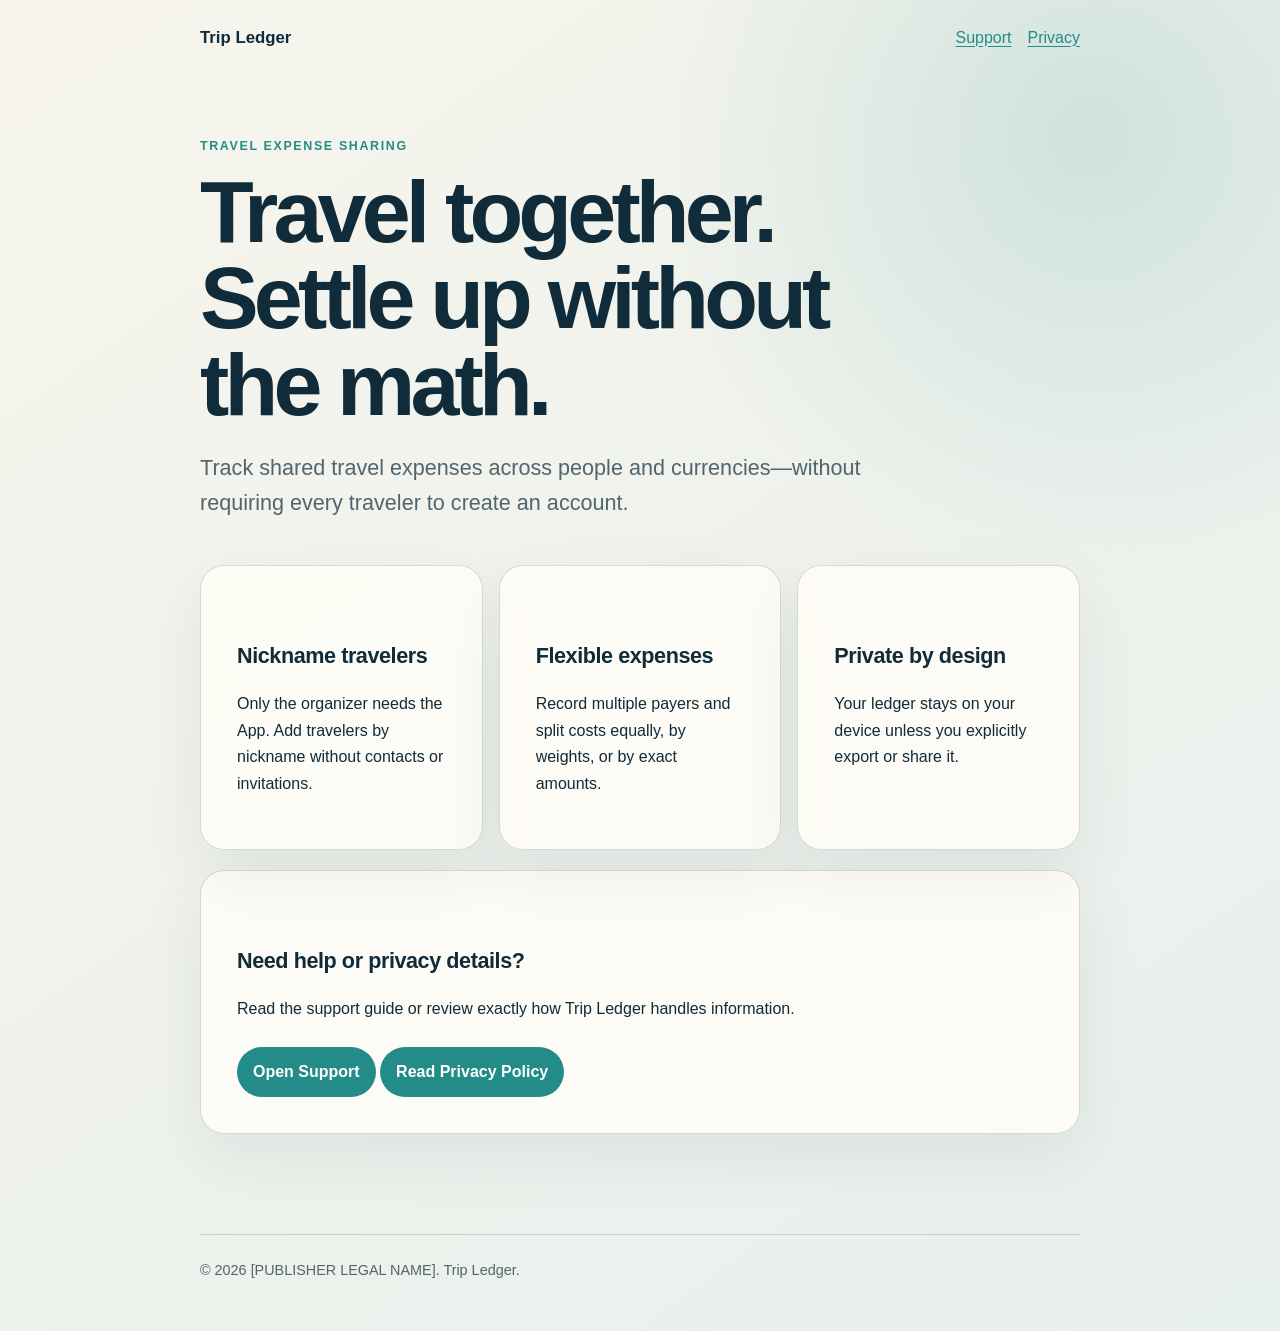
==== index.html @ 85146a58 "Draft Trip Ledger support and privacy site" ====
<!doctype html>
<html lang="en">
  <head>
    <meta charset="utf-8" />
    <meta name="viewport" content="width=device-width, initial-scale=1" />
    <meta name="description" content="Official support and privacy information for Trip Ledger." />
    <title>Trip Ledger</title>
    <link rel="stylesheet" href="styles.css" />
  </head>
  <body>
    <header class="shell">
      <nav aria-label="Primary">
        <a class="brand" href="index.html">Trip Ledger</a>
        <div class="nav-links">
          <a href="support.html">Support</a>
          <a href="privacy.html">Privacy</a>
        </div>
      </nav>
    </header>
    <main class="shell">
      <section class="hero">
        <p class="eyebrow">Travel expense sharing</p>
        <h1>Travel together. Settle up without the math.</h1>
        <p class="lede">
          Track shared travel expenses across people and currencies—without requiring every traveler
          to create an account.
        </p>
      </section>
      <section class="grid" aria-label="Trip Ledger principles">
        <article class="card">
          <h2>Nickname travelers</h2>
          <p>Only the organizer needs the App. Add travelers by nickname without contacts or invitations.</p>
        </article>
        <article class="card">
          <h2>Flexible expenses</h2>
          <p>Record multiple payers and split costs equally, by weights, or by exact amounts.</p>
        </article>
        <article class="card">
          <h2>Private by design</h2>
          <p>Your ledger stays on your device unless you explicitly export or share it.</p>
        </article>
      </section>
      <section class="card">
        <h2>Need help or privacy details?</h2>
        <p>Read the support guide or review exactly how Trip Ledger handles information.</p>
        <a class="button" href="support.html">Open Support</a>
        <a class="button" href="privacy.html">Read Privacy Policy</a>
      </section>
    </main>
    <footer class="shell">© 2026 <span data-publisher>[PUBLISHER LEGAL NAME]</span>. Trip Ledger.</footer>
  </body>
</html>
---- styles.css ----
:root {
  color-scheme: light dark;
  --ink: #102b3a;
  --muted: #50656e;
  --paper: #f7f5ed;
  --wash: #e7efec;
  --accent: #238b88;
  --line: rgba(16, 43, 58, 0.16);
  --card: rgba(255, 253, 246, 0.86);
}

* {
  box-sizing: border-box;
}

body {
  margin: 0;
  color: var(--ink);
  background:
    radial-gradient(circle at 85% 10%, rgba(35, 139, 136, 0.16), transparent 28rem),
    linear-gradient(145deg, var(--paper), var(--wash));
  font-family: -apple-system, BlinkMacSystemFont, "Segoe UI", sans-serif;
  line-height: 1.65;
}

a {
  color: var(--accent);
  text-underline-offset: 0.18em;
}

.shell {
  width: min(880px, calc(100% - 2rem));
  margin: 0 auto;
}

header {
  padding: 1.5rem 0 0;
}

nav {
  display: flex;
  align-items: center;
  justify-content: space-between;
  gap: 1rem;
}

.brand {
  color: var(--ink);
  font-size: 1.05rem;
  font-weight: 750;
  text-decoration: none;
}

.nav-links {
  display: flex;
  gap: 1rem;
}

main {
  padding: 4.5rem 0 5rem;
}

.hero {
  max-width: 720px;
  margin-bottom: 2.75rem;
}

.eyebrow {
  color: var(--accent);
  font-size: 0.78rem;
  font-weight: 800;
  letter-spacing: 0.13em;
  text-transform: uppercase;
}

h1 {
  max-width: 760px;
  margin: 0.35rem 0 1rem;
  font-size: clamp(2.5rem, 8vw, 5.5rem);
  letter-spacing: -0.055em;
  line-height: 0.98;
}

h2 {
  margin-top: 2.25rem;
  font-size: 1.35rem;
  letter-spacing: -0.02em;
}

h3 {
  margin-top: 1.75rem;
  font-size: 1.05rem;
}

p,
li {
  max-width: 72ch;
}

.lede {
  color: var(--muted);
  font-size: clamp(1.08rem, 2.5vw, 1.35rem);
}

.card {
  margin: 1.25rem 0;
  padding: clamp(1.25rem, 4vw, 2.25rem);
  border: 1px solid var(--line);
  border-radius: 1.5rem;
  background: var(--card);
  box-shadow: 0 1.4rem 4rem rgba(16, 43, 58, 0.07);
}

.grid {
  display: grid;
  grid-template-columns: repeat(auto-fit, minmax(230px, 1fr));
  gap: 1rem;
}

.grid .card {
  margin: 0;
}

.button {
  display: inline-block;
  margin-top: 0.5rem;
  padding: 0.75rem 1rem;
  border-radius: 999px;
  color: white;
  background: var(--accent);
  font-weight: 750;
  text-decoration: none;
}

.note {
  padding-left: 1rem;
  border-left: 3px solid var(--accent);
  color: var(--muted);
}

footer {
  padding: 1.5rem 0 3rem;
  border-top: 1px solid var(--line);
  color: var(--muted);
  font-size: 0.9rem;
}

@media (prefers-color-scheme: dark) {
  :root {
    --ink: #edf6f3;
    --muted: #b6c7c7;
    --paper: #071418;
    --wash: #10242a;
    --accent: #55c8c4;
    --line: rgba(237, 246, 243, 0.15);
    --card: rgba(18, 38, 43, 0.88);
  }
}
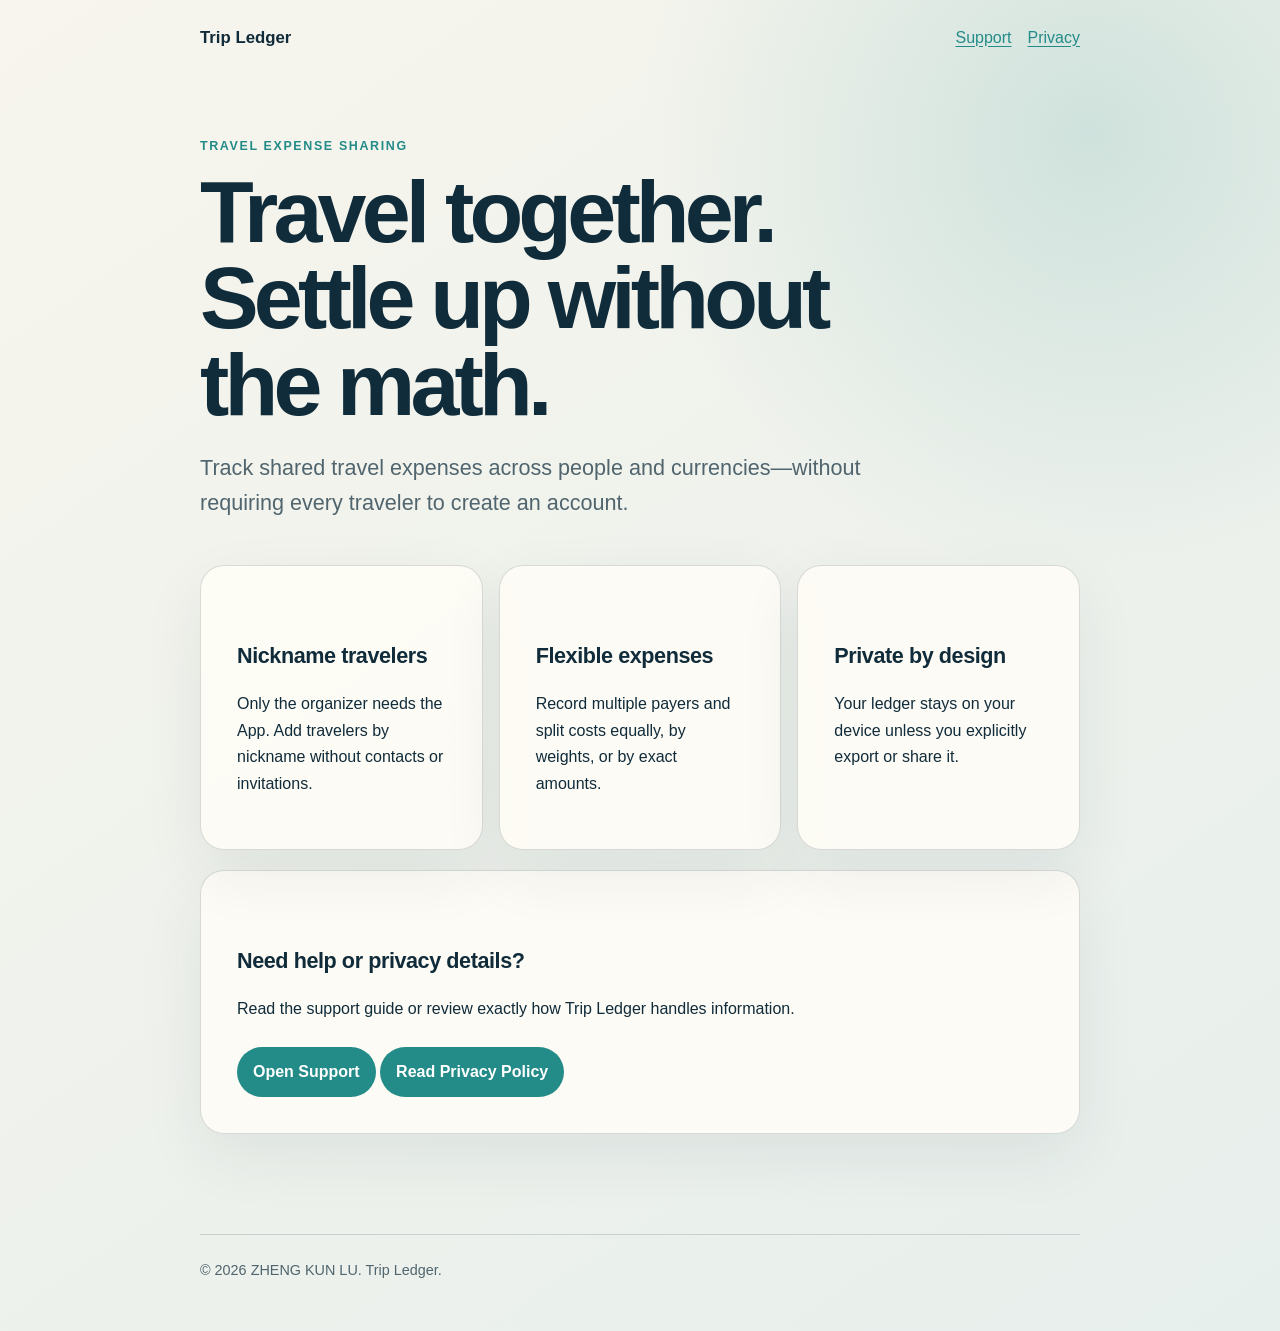
==== commit fb0a6679: "Set Trip Ledger publisher contact details" ====
--- a/index.html
+++ b/index.html
@@ -47,7 +47,6 @@
         <a class="button" href="privacy.html">Read Privacy Policy</a>
       </section>
     </main>
-    <footer class="shell">© 2026 <span data-publisher>[PUBLISHER LEGAL NAME]</span>. Trip Ledger.</footer>
+    <footer class="shell">© 2026 <span data-publisher>ZHENG KUN LU</span>. Trip Ledger.</footer>
   </body>
 </html>
-
